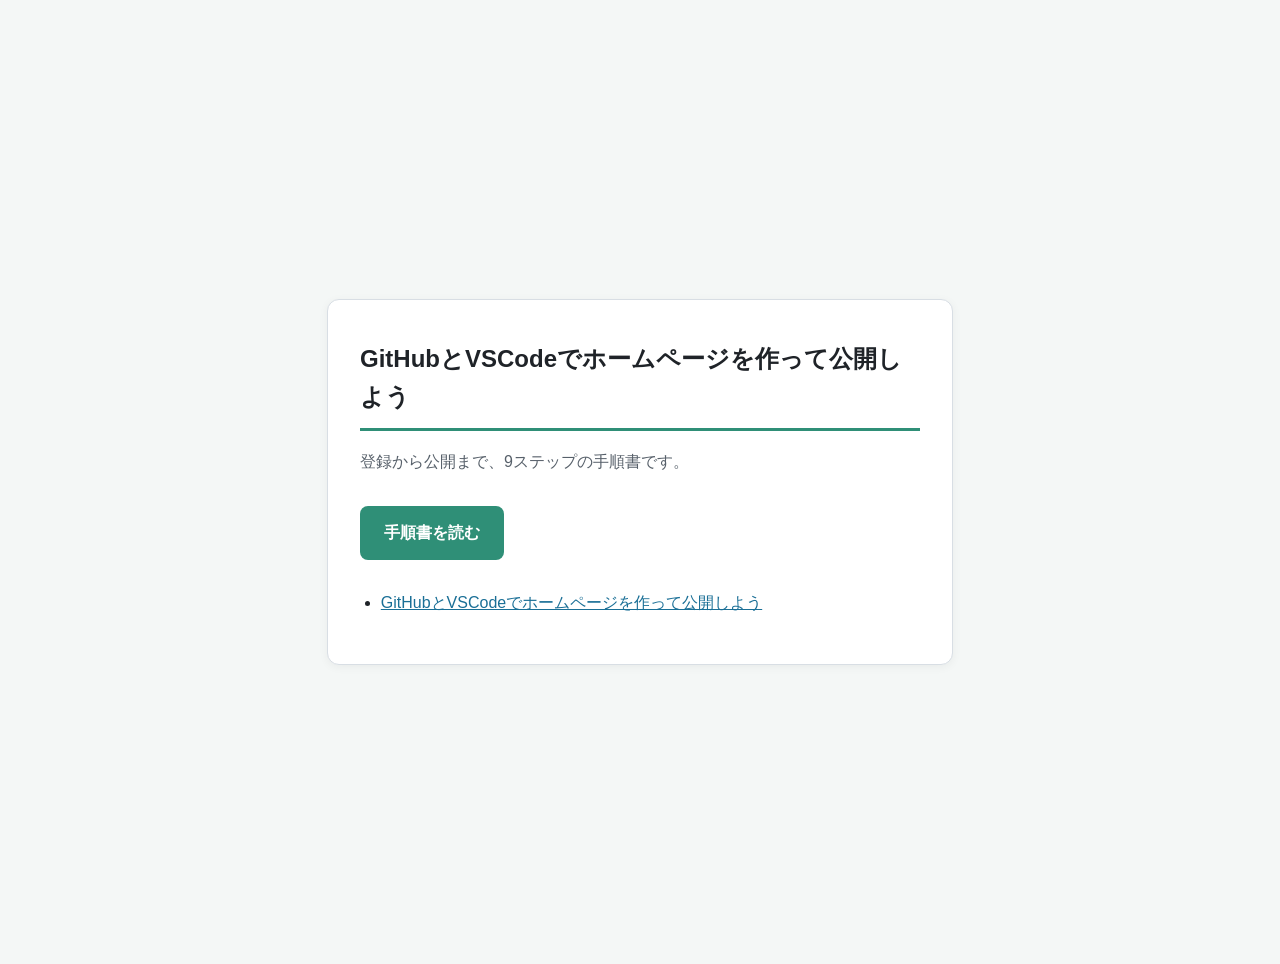
==== index.html @ 5f337bef "手順書「GitHubとVSCodeでホームページを作って公開しよう」を追加 - github-pages/ に手順書ページとスクリーンショットを配置 - ルートの index.html から手順書へリ" ====
<!DOCTYPE html>
<html lang="ja">
<head>
<meta charset="UTF-8">
<meta name="viewport" content="width=device-width, initial-scale=1.0">
<title>GitHubとVSCodeでホームページを作って公開しよう</title>
<style>
  body {
    margin: 0;
    min-height: 100vh;
    display: flex;
    align-items: center;
    justify-content: center;
    font-family: "Hiragino Sans", "Hiragino Kaku Gothic ProN", "Noto Sans JP", "Yu Gothic", Meiryo, sans-serif;
    line-height: 1.9;
    color: #1f2328;
    background: #f4f7f6;
    padding: 32px 20px;
  }
  main {
    max-width: 560px;
    width: 100%;
    background: #fff;
    border: 1px solid #d8dee4;
    border-radius: 12px;
    padding: 40px 32px;
    box-shadow: 0 2px 10px rgba(0,0,0,.05);
  }
  h1 {
    font-size: 1.5rem;
    line-height: 1.6;
    margin: 0 0 8px;
    padding-bottom: 12px;
    border-bottom: 3px solid #2f8f77;
  }
  p { color: #57606a; margin: 16px 0 28px; }
  a.button {
    display: inline-block;
    background: #2f8f77;
    color: #fff;
    text-decoration: none;
    padding: 12px 24px;
    border-radius: 8px;
    font-weight: 700;
  }
  a.button:hover { background: #26765f; }
  ul { padding-left: 1.3em; margin: 28px 0 0; }
  li { margin: 6px 0; }
  a { color: #1a6f96; }
</style>
</head>
<body>
<main>
  <h1>GitHubとVSCodeでホームページを作って公開しよう</h1>
  <p>登録から公開まで、9ステップの手順書です。</p>
  <a class="button" href="github-pages/">手順書を読む</a>
  <ul>
    <li><a href="github-pages/">GitHubとVSCodeでホームページを作って公開しよう</a></li>
  </ul>
</main>
</body>
</html>
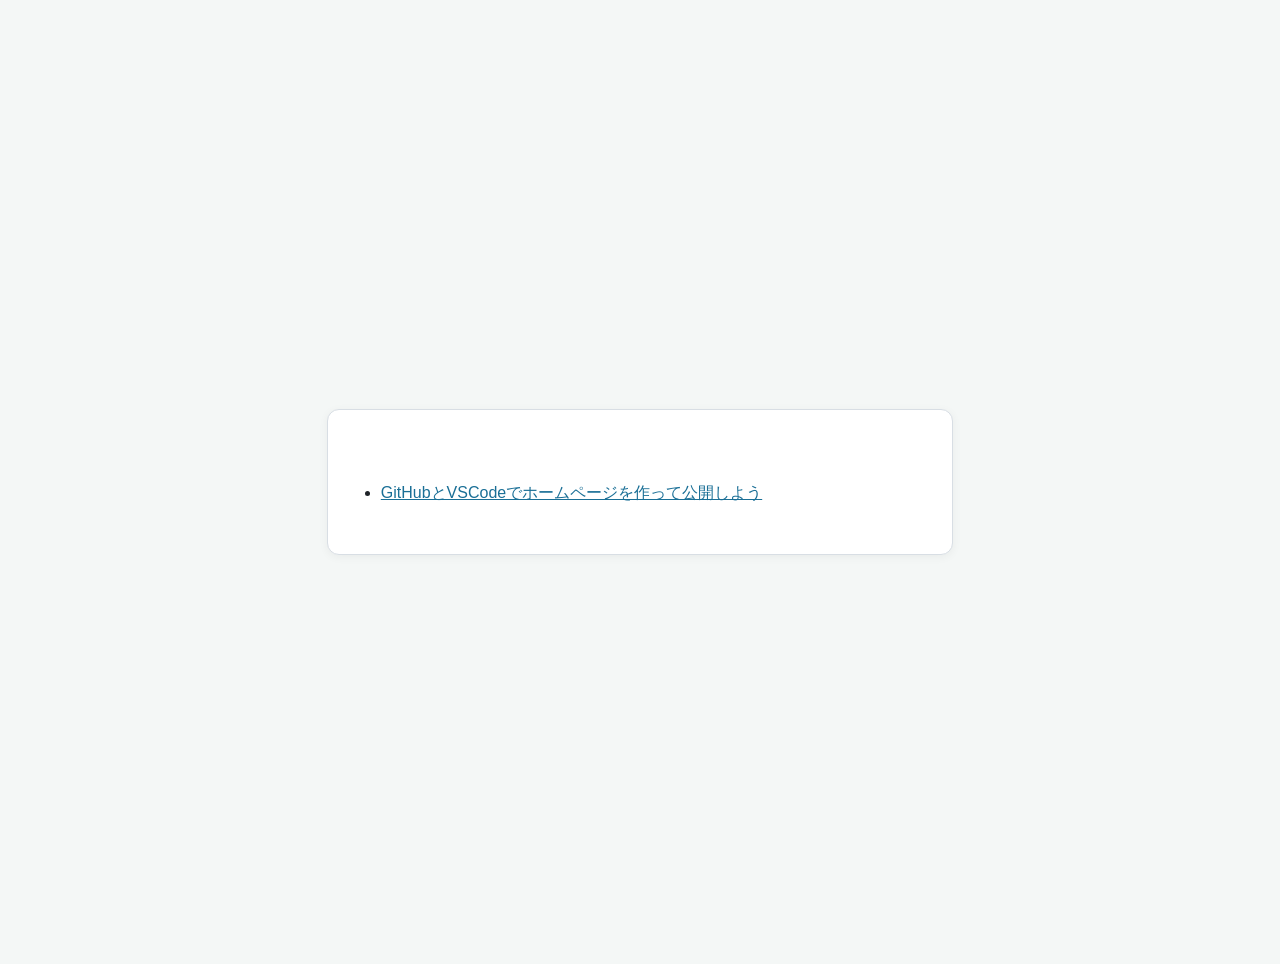
==== commit f008e3aa: "update" ====
--- a/index.html
+++ b/index.html
@@ -51,9 +51,6 @@
 </head>
 <body>
 <main>
-  <h1>GitHubとVSCodeでホームページを作って公開しよう</h1>
-  <p>登録から公開まで、9ステップの手順書です。</p>
-  <a class="button" href="github-pages/">手順書を読む</a>
   <ul>
     <li><a href="github-pages/">GitHubとVSCodeでホームページを作って公開しよう</a></li>
   </ul>
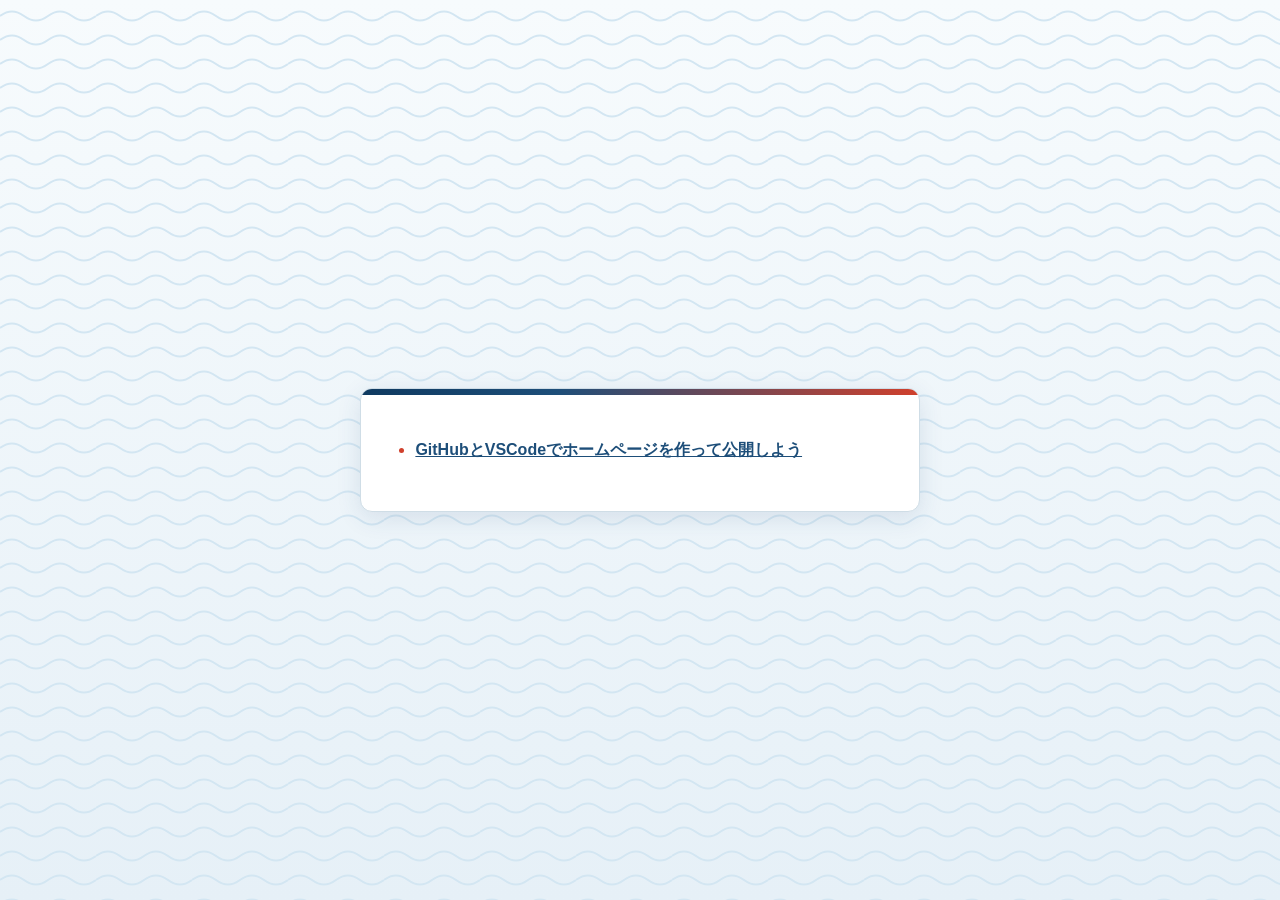
==== commit d243bed6: "デザインを「越前がに＋日本海」の福井カラーに変更 - パレット: 越前がにの朱 #d0402c / 日本海の藍 #1d4e79 / 笏谷石の青緑 #2e7d84 - ヘッダーを藍→朱のグラデにし、下端" ====
--- a/index.html
+++ b/index.html
@@ -5,6 +5,15 @@
 <meta name="viewport" content="width=device-width, initial-scale=1.0">
 <title>GitHubとVSCodeでホームページを作って公開しよう</title>
 <style>
+  :root {
+    --kani: #d0402c;          /* 越前がにの朱 */
+    --kani-deep: #a82f20;
+    --umi: #1d4e79;           /* 日本海の藍 */
+    --umi-light: #2f6f9f;
+    --nami: #dceaf3;          /* 波のあわい藍 */
+    --border: #cfdde6;
+  }
+  * { box-sizing: border-box; }
   body {
     margin: 0;
     min-height: 100vh;
@@ -13,40 +22,64 @@
     justify-content: center;
     font-family: "Hiragino Sans", "Hiragino Kaku Gothic ProN", "Noto Sans JP", "Yu Gothic", Meiryo, sans-serif;
     line-height: 1.9;
-    color: #1f2328;
-    background: #f4f7f6;
+    color: #16232e;
+    /* 日本海の波 */
+    background-color: #eef5fa;
+    background-image:
+      url("data:image/svg+xml,%3Csvg xmlns='http://www.w3.org/2000/svg' width='96' height='24' viewBox='0 0 96 24'%3E%3Cpath d='M0 16q12-9 24 0t24 0 24 0 24 0' fill='none' stroke='%23d3e6f2' stroke-width='2'/%3E%3C/svg%3E"),
+      linear-gradient(180deg, #f7fbfd, #e6f0f7);
     padding: 32px 20px;
   }
   main {
+    position: relative;
     max-width: 560px;
     width: 100%;
     background: #fff;
-    border: 1px solid #d8dee4;
+    border: 1px solid var(--border);
     border-radius: 12px;
     padding: 40px 32px;
-    box-shadow: 0 2px 10px rgba(0,0,0,.05);
+    box-shadow: 0 6px 24px rgba(29,78,121,.12);
+    overflow: hidden;
+  }
+  /* 藍から朱へ、天面の帯 */
+  main::before {
+    content: "";
+    position: absolute;
+    top: 0; left: 0; right: 0;
+    height: 6px;
+    background: linear-gradient(90deg, #0f3a60, var(--umi) 35%, var(--kani));
   }
   h1 {
+    position: relative;
     font-size: 1.5rem;
     line-height: 1.6;
     margin: 0 0 8px;
     padding-bottom: 12px;
-    border-bottom: 3px solid #2f8f77;
+    color: var(--umi);
   }
-  p { color: #57606a; margin: 16px 0 28px; }
+  h1::after {
+    content: "";
+    position: absolute;
+    left: 0; bottom: 0;
+    width: 100%; height: 3px;
+    background: linear-gradient(90deg, var(--kani) 0 88px, var(--nami) 88px);
+  }
+  p { color: #55677a; margin: 16px 0 28px; }
   a.button {
     display: inline-block;
-    background: #2f8f77;
+    background: var(--umi);
     color: #fff;
     text-decoration: none;
     padding: 12px 24px;
     border-radius: 8px;
     font-weight: 700;
   }
-  a.button:hover { background: #26765f; }
-  ul { padding-left: 1.3em; margin: 28px 0 0; }
+  a.button:hover { background: var(--kani); }
+  ul { padding-left: 1.4em; margin: 0; }
   li { margin: 6px 0; }
-  a { color: #1a6f96; }
+  li::marker { color: var(--kani); }
+  a { color: var(--umi); font-weight: 700; }
+  a:hover { color: var(--kani-deep); }
 </style>
 </head>
 <body>
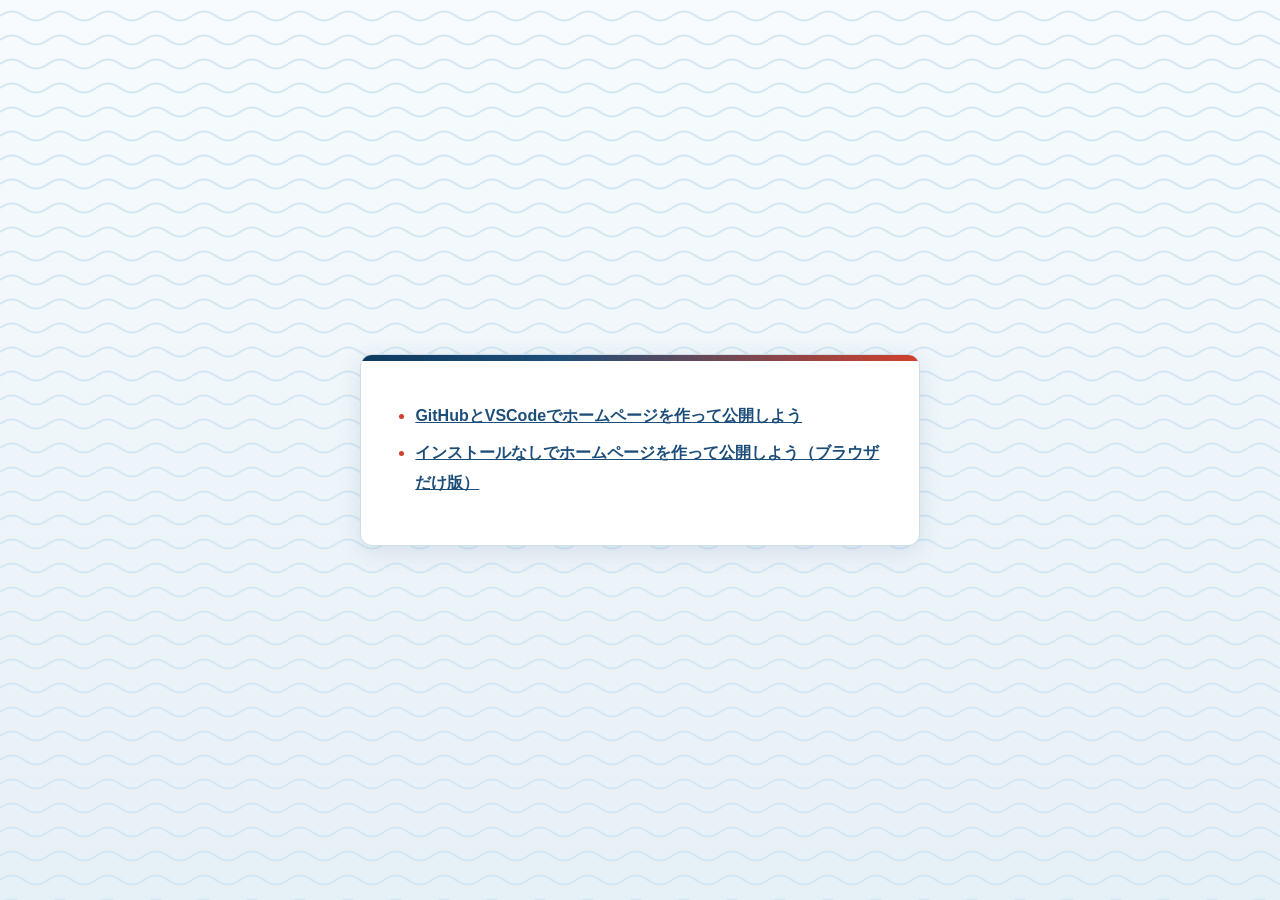
==== commit 80b1f3fc: "Gitをインストールできない学校向けの手順書「ブラウザだけ版」を追加 - github-pages-browser/index.html を追加。github.dev（ブラウザ版VSCode）で   " ====
--- a/index.html
+++ b/index.html
@@ -4,88 +4,13 @@
 <meta charset="UTF-8">
 <meta name="viewport" content="width=device-width, initial-scale=1.0">
 <title>GitHubとVSCodeでホームページを作って公開しよう</title>
-<style>
-  :root {
-    --kani: #d0402c;          /* 越前がにの朱 */
-    --kani-deep: #a82f20;
-    --umi: #1d4e79;           /* 日本海の藍 */
-    --umi-light: #2f6f9f;
-    --nami: #dceaf3;          /* 波のあわい藍 */
-    --border: #cfdde6;
-  }
-  * { box-sizing: border-box; }
-  body {
-    margin: 0;
-    min-height: 100vh;
-    display: flex;
-    align-items: center;
-    justify-content: center;
-    font-family: "Hiragino Sans", "Hiragino Kaku Gothic ProN", "Noto Sans JP", "Yu Gothic", Meiryo, sans-serif;
-    line-height: 1.9;
-    color: #16232e;
-    /* 日本海の波 */
-    background-color: #eef5fa;
-    background-image:
-      url("data:image/svg+xml,%3Csvg xmlns='http://www.w3.org/2000/svg' width='96' height='24' viewBox='0 0 96 24'%3E%3Cpath d='M0 16q12-9 24 0t24 0 24 0 24 0' fill='none' stroke='%23d3e6f2' stroke-width='2'/%3E%3C/svg%3E"),
-      linear-gradient(180deg, #f7fbfd, #e6f0f7);
-    padding: 32px 20px;
-  }
-  main {
-    position: relative;
-    max-width: 560px;
-    width: 100%;
-    background: #fff;
-    border: 1px solid var(--border);
-    border-radius: 12px;
-    padding: 40px 32px;
-    box-shadow: 0 6px 24px rgba(29,78,121,.12);
-    overflow: hidden;
-  }
-  /* 藍から朱へ、天面の帯 */
-  main::before {
-    content: "";
-    position: absolute;
-    top: 0; left: 0; right: 0;
-    height: 6px;
-    background: linear-gradient(90deg, #0f3a60, var(--umi) 35%, var(--kani));
-  }
-  h1 {
-    position: relative;
-    font-size: 1.5rem;
-    line-height: 1.6;
-    margin: 0 0 8px;
-    padding-bottom: 12px;
-    color: var(--umi);
-  }
-  h1::after {
-    content: "";
-    position: absolute;
-    left: 0; bottom: 0;
-    width: 100%; height: 3px;
-    background: linear-gradient(90deg, var(--kani) 0 88px, var(--nami) 88px);
-  }
-  p { color: #55677a; margin: 16px 0 28px; }
-  a.button {
-    display: inline-block;
-    background: var(--umi);
-    color: #fff;
-    text-decoration: none;
-    padding: 12px 24px;
-    border-radius: 8px;
-    font-weight: 700;
-  }
-  a.button:hover { background: var(--kani); }
-  ul { padding-left: 1.4em; margin: 0; }
-  li { margin: 6px 0; }
-  li::marker { color: var(--kani); }
-  a { color: var(--umi); font-weight: 700; }
-  a:hover { color: var(--kani-deep); }
-</style>
+<link rel="stylesheet" href="style.css">
 </head>
 <body>
 <main>
   <ul>
     <li><a href="github-pages/">GitHubとVSCodeでホームページを作って公開しよう</a></li>
+    <li><a href="github-pages-browser/">インストールなしでホームページを作って公開しよう（ブラウザだけ版）</a></li>
   </ul>
 </main>
 </body>
--- a/style.css
+++ b/style.css
@@ -0,0 +1,75 @@
+:root {
+  --kani: #d0402c;          /* 越前がにの朱 */
+  --kani-deep: #a82f20;
+  --umi: #1d4e79;           /* 日本海の藍 */
+  --umi-light: #2f6f9f;
+  --nami: #dceaf3;          /* 波のあわい藍 */
+  --border: #cfdde6;
+}
+* { box-sizing: border-box; }
+body {
+  margin: 0;
+  min-height: 100vh;
+  display: flex;
+  align-items: center;
+  justify-content: center;
+  font-family: "Hiragino Sans", "Hiragino Kaku Gothic ProN", "Noto Sans JP", "Yu Gothic", Meiryo, sans-serif;
+  line-height: 1.9;
+  color: #16232e;
+  /* 日本海の波 */
+  background-color: #eef5fa;
+  background-image:
+    url("data:image/svg+xml,%3Csvg xmlns='http://www.w3.org/2000/svg' width='96' height='24' viewBox='0 0 96 24'%3E%3Cpath d='M0 16q12-9 24 0t24 0 24 0 24 0' fill='none' stroke='%23d3e6f2' stroke-width='2'/%3E%3C/svg%3E"),
+    linear-gradient(180deg, #f7fbfd, #e6f0f7);
+  padding: 32px 20px;
+}
+main {
+  position: relative;
+  max-width: 560px;
+  width: 100%;
+  background: #fff;
+  border: 1px solid var(--border);
+  border-radius: 12px;
+  padding: 40px 32px;
+  box-shadow: 0 6px 24px rgba(29,78,121,.12);
+  overflow: hidden;
+}
+/* 藍から朱へ、天面の帯 */
+main::before {
+  content: "";
+  position: absolute;
+  top: 0; left: 0; right: 0;
+  height: 6px;
+  background: linear-gradient(90deg, #0f3a60, var(--umi) 35%, var(--kani));
+}
+h1 {
+  position: relative;
+  font-size: 1.5rem;
+  line-height: 1.6;
+  margin: 0 0 8px;
+  padding-bottom: 12px;
+  color: var(--umi);
+}
+h1::after {
+  content: "";
+  position: absolute;
+  left: 0; bottom: 0;
+  width: 100%; height: 3px;
+  background: linear-gradient(90deg, var(--kani) 0 88px, var(--nami) 88px);
+}
+p { color: #55677a; margin: 16px 0 28px; }
+a.button {
+  display: inline-block;
+  background: var(--umi);
+  color: #fff;
+  text-decoration: none;
+  padding: 12px 24px;
+  border-radius: 8px;
+  font-weight: 700;
+}
+a.button:hover { background: var(--kani); }
+ul { padding-left: 1.4em; margin: 0; }
+li { margin: 6px 0; }
+li::marker { color: var(--kani); }
+a { color: var(--umi); font-weight: 700; }
+a:hover { color: var(--kani-deep); }
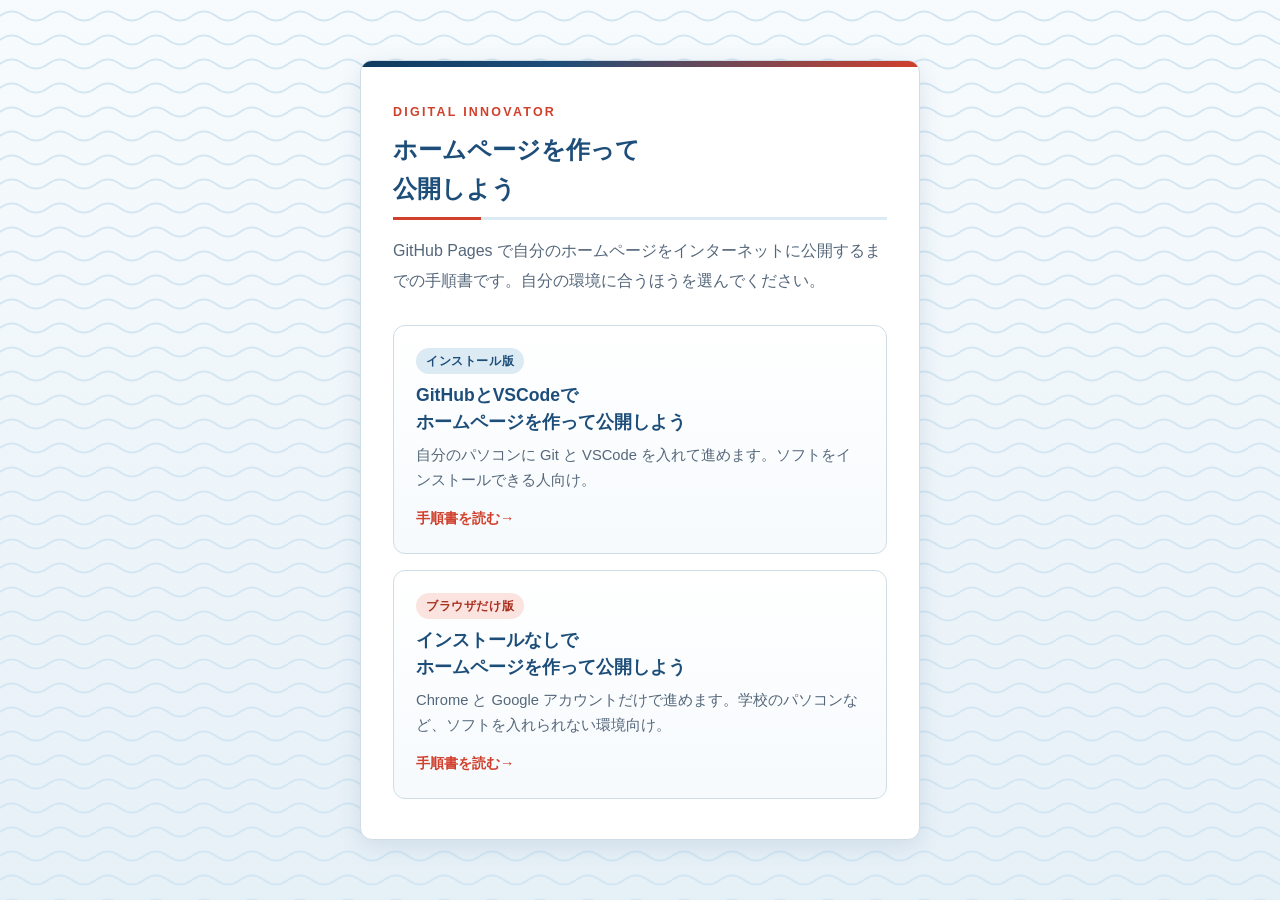
==== commit 3b36bb57: "トップページの案内を改善し3Dモデルを追加" ====
--- a/index.html
+++ b/index.html
@@ -3,15 +3,30 @@
 <head>
 <meta charset="UTF-8">
 <meta name="viewport" content="width=device-width, initial-scale=1.0">
-<title>GitHubとVSCodeでホームページを作って公開しよう</title>
+<title>ホームページを作って公開しよう | 手順書</title>
+<meta name="description" content="GitHub Pagesで自分のホームページを公開するための手順書です。VSCodeをインストールする版と、ブラウザだけで進める版があります。">
 <link rel="stylesheet" href="style.css">
 </head>
 <body>
 <main>
-  <ul>
-    <li><a href="github-pages/">GitHubとVSCodeでホームページを作って公開しよう</a></li>
-    <li><a href="github-pages-browser/">インストールなしでホームページを作って公開しよう（ブラウザだけ版）</a></li>
-  </ul>
+  <p class="eyebrow">Digital Innovator</p>
+  <h1>ホームページを作って<br>公開しよう</h1>
+  <p class="lead">GitHub Pages で自分のホームページをインターネットに公開するまでの手順書です。自分の環境に合うほうを選んでください。</p>
+
+  <nav class="cards" aria-label="手順書一覧">
+    <a class="card" href="github-pages/">
+      <span class="tag">インストール版</span>
+      <span class="card-title">GitHubとVSCodeで<br>ホームページを作って公開しよう</span>
+      <span class="card-desc">自分のパソコンに Git と VSCode を入れて進めます。ソフトをインストールできる人向け。</span>
+      <span class="card-more">手順書を読む</span>
+    </a>
+    <a class="card" href="github-pages-browser/">
+      <span class="tag tag-alt">ブラウザだけ版</span>
+      <span class="card-title">インストールなしで<br>ホームページを作って公開しよう</span>
+      <span class="card-desc">Chrome と Google アカウントだけで進めます。学校のパソコンなど、ソフトを入れられない環境向け。</span>
+      <span class="card-more">手順書を読む</span>
+    </a>
+  </nav>
 </main>
 </body>
 </html>
--- a/style.css
+++ b/style.css
@@ -68,8 +68,84 @@
   font-weight: 700;
 }
 a.button:hover { background: var(--kani); }
-ul { padding-left: 1.4em; margin: 0; }
-li { margin: 6px 0; }
-li::marker { color: var(--kani); }
 a { color: var(--umi); font-weight: 700; }
 a:hover { color: var(--kani-deep); }
+
+/* トップページ */
+.eyebrow {
+  margin: 0 0 6px;
+  font-size: .78rem;
+  font-weight: 700;
+  letter-spacing: .18em;
+  text-transform: uppercase;
+  color: var(--kani);
+}
+.lead { margin: 16px 0 28px; }
+.cards {
+  display: grid;
+  gap: 16px;
+}
+.card {
+  display: flex;
+  flex-direction: column;
+  gap: 8px;
+  padding: 22px 22px 20px;
+  border: 1px solid var(--border);
+  border-radius: 12px;
+  background: linear-gradient(180deg, #fff, #f6fafd);
+  color: inherit;
+  font-weight: 400;
+  text-decoration: none;
+  transition: transform .18s ease, box-shadow .18s ease, border-color .18s ease;
+}
+.card:hover,
+.card:focus-visible {
+  transform: translateY(-3px);
+  border-color: var(--umi-light);
+  box-shadow: 0 10px 28px rgba(29,78,121,.18);
+  color: inherit;
+  outline: none;
+}
+.tag {
+  align-self: flex-start;
+  padding: 2px 10px;
+  border-radius: 999px;
+  background: var(--nami);
+  color: var(--umi);
+  font-size: .75rem;
+  font-weight: 700;
+  letter-spacing: .05em;
+}
+.tag-alt {
+  background: #fbe4df;
+  color: var(--kani-deep);
+}
+.card-title {
+  font-size: 1.1rem;
+  font-weight: 700;
+  line-height: 1.5;
+  color: var(--umi);
+}
+.card-desc {
+  font-size: .92rem;
+  line-height: 1.7;
+  color: #55677a;
+}
+.card-more {
+  margin-top: 4px;
+  font-size: .9rem;
+  font-weight: 700;
+  color: var(--kani);
+}
+.card-more::after {
+  content: " \2192";
+  display: inline-block;
+  transition: transform .18s ease;
+}
+.card:hover .card-more::after { transform: translateX(4px); }
+
+@media (max-width: 480px) {
+  main { padding: 32px 22px; }
+  h1 { font-size: 1.3rem; }
+  .card-title br { display: none; }
+}
